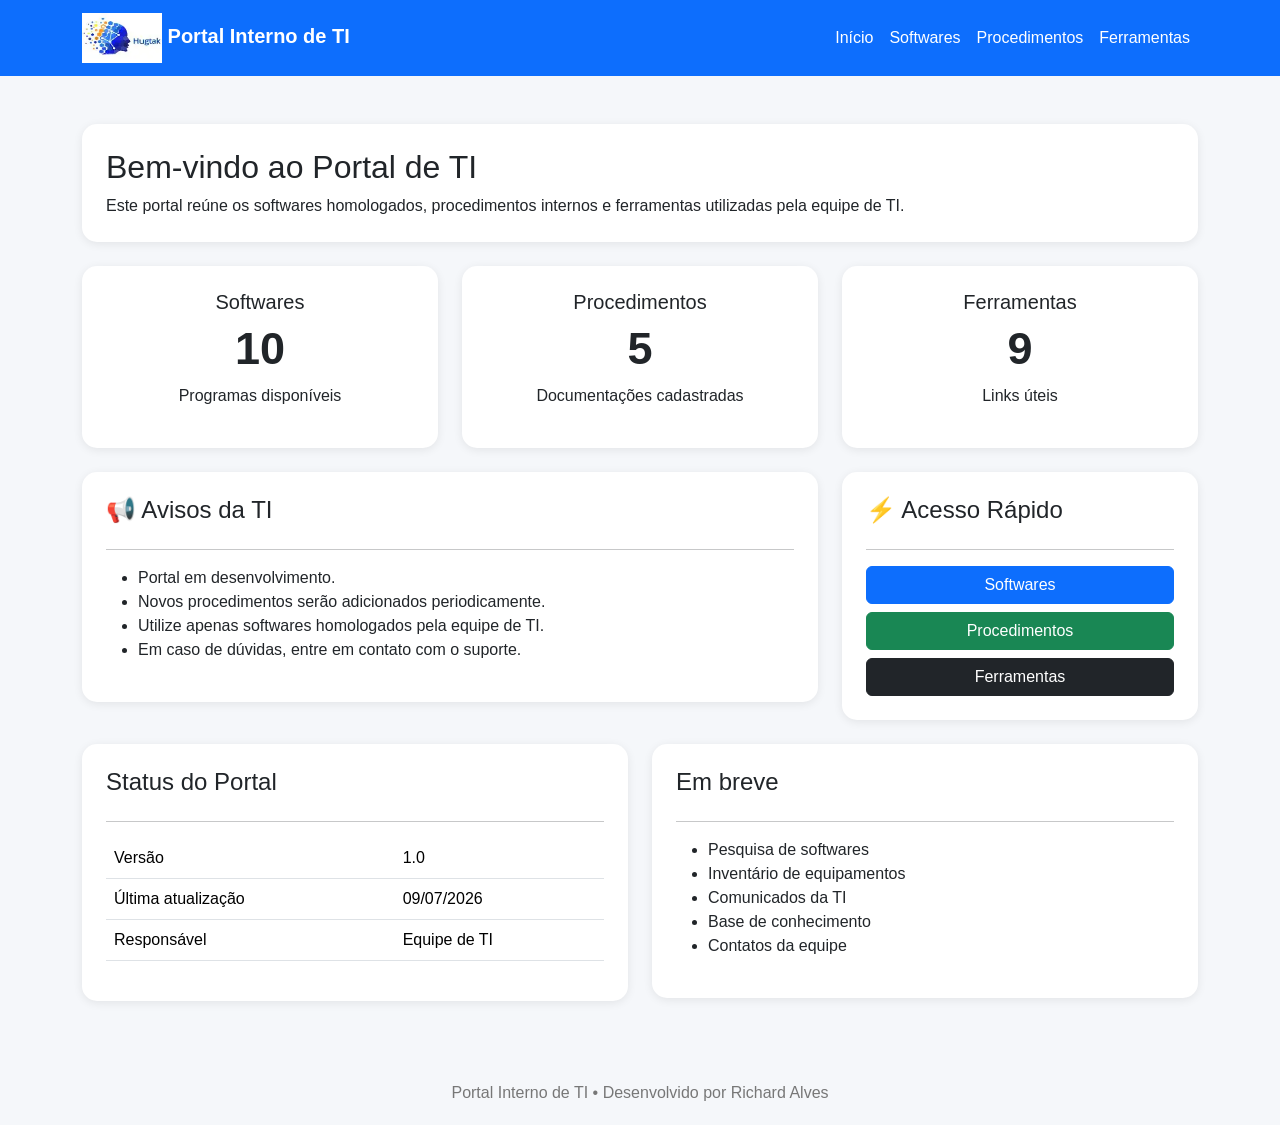
==== portalti-main/index.html @ 019598f6 "Primeiro commit" ====
<!DOCTYPE html>
<html lang="pt-BR">

<head>
    <meta charset="UTF-8">
    <meta name="viewport" content="width=device-width, initial-scale=1.0">

    <title>Portal Interno de TI</title>

    <link href="https://cdn.jsdelivr.net/npm/bootstrap@5.3.3/dist/css/bootstrap.min.css" rel="stylesheet">
    <link rel="stylesheet" href="css/style.css">

</head>

<body>

    <!--BARRA DE PESQUISA DE PAGINAS-->

    <nav class="navbar navbar-expand-lg">

        <div class="container">

            <a class="navbar-brand fw-bold" href="#">
                <img src="logo/logohgtk.webp" alt="Logo da empresa" height="50" width="80">
                Portal Interno de TI
            </a>

            <button class="navbar-toggler bg-light" data-bs-toggle="collapse" data-bs-target="#menu">

                <span class="navbar-toggler-icon"></span>

            </button>

            <div class="collapse navbar-collapse" id="menu">

                <ul class="navbar-nav ms-auto">

                    <li class="nav-item">
                        <a class="nav-link" href="index.html">Início</a>
                    </li>

                    <li class="nav-item">
                        <a class="nav-link" href="paginas/softwares.html">Softwares</a>
                    </li>

                    <li class="nav-item">
                        <a class="nav-link" href="paginas/procedimentos.html">Procedimentos</a>
                    </li>

                    <li class="nav-item">
                        <a class="nav-link" href="paginas/ferramentas.html">Ferramentas</a>
                    </li>

                </ul>

            </div>

        </div>

    </nav>
    <!--###########################################################-->

    <div class="container mt-5">

        <div class="card p-4 mb-4">

            <h2>Bem-vindo ao Portal de TI</h2>

            <p class="mb-0">

                Este portal reúne os softwares homologados, procedimentos internos e ferramentas utilizadas pela equipe
                de TI.

            </p>

        </div>

        <div class="row g-4">

            <div class="col-md-4">

                <div class="card text-center p-4">

                    <h5>Softwares</h5>

                    <h1>10</h1>

                    <p>Programas disponíveis</p>

                </div>

            </div>

            <div class="col-md-4">

                <div class="card text-center p-4">

                    <h5>Procedimentos</h5>

                    <h1>5</h1>

                    <p>Documentações cadastradas</p>

                </div>

            </div>

            <div class="col-md-4">

                <div class="card text-center p-4">

                    <h5>Ferramentas</h5>

                    <h1>9</h1>

                    <p>Links úteis</p>

                </div>

            </div>

        </div>

        <div class="row mt-4">

            <div class="col-lg-8">

                <div class="card p-4">

                    <h4>📢 Avisos da TI</h4>

                    <hr>

                    <ul>

                        <li>Portal em desenvolvimento.</li>

                        <li>Novos procedimentos serão adicionados periodicamente.</li>

                        <li>Utilize apenas softwares homologados pela equipe de TI.</li>

                        <li>Em caso de dúvidas, entre em contato com o suporte.</li>

                    </ul>

                </div>

            </div>

            <div class="col-lg-4">

                <div class="card p-4">

                    <h4>⚡ Acesso Rápido</h4>

                    <hr>

                    <div class="d-grid gap-2">

                        <a class="btn btn-primary" href="paginas/softwares.html">

                            Softwares

                        </a>

                        <a class="btn btn-success" href="paginas/procedimentos.html">

                            Procedimentos

                        </a>

                        <a class="btn btn-dark" href="paginas/ferramentas.html">

                            Ferramentas

                        </a>

                    </div>

                </div>

            </div>

        </div>

        <div class="row mt-4">

            <div class="col-lg-6">

                <div class="card p-4">

                    <h4>Status do Portal</h4>

                    <hr>

                    <table class="table">

                        <tr>

                            <td>Versão</td>

                            <td>1.0</td>

                        </tr>

                        <tr>

                            <td>Última atualização</td>

                            <td>09/07/2026</td>

                        </tr>

                        <tr>

                            <td>Responsável</td>

                            <td>Equipe de TI</td>

                        </tr>

                    </table>

                </div>

            </div>

            <div class="col-lg-6">

                <div class="card p-4">

                    <h4>Em breve</h4>

                    <hr>

                    <ul>

                        <li>Pesquisa de softwares</li>

                        <li>Inventário de equipamentos</li>

                        <li>Comunicados da TI</li>

                        <li>Base de conhecimento</li>

                        <li>Contatos da equipe</li>

                    </ul>

                </div>

            </div>

        </div>

    </div>

    <!--RODAPE-->
    <footer>

        Portal Interno de TI • Desenvolvido por Richard Alves

    </footer>
    <!--#############################################################-->

    <script src="https://cdn.jsdelivr.net/npm/bootstrap@5.3.3/dist/js/bootstrap.bundle.min.js"></script>

</body>

</html>
---- portalti-main/css/style.css ----
* {
    box-sizing: border-box;
}

body {
    margin: 0;
    background: #f5f7fa;
    font-family: Arial, Helvetica, sans-serif;
    color: #212529;
}

.navbar {
    background: #0d6efd;
}

.navbar-brand,
.nav-link,
.navbar-text {
    color: white !important;
}

.card {
    background: white;
    border: none;
    border-radius: 15px;
    box-shadow: 0 2px 10px rgba(0, 0, 0, 0.08);
}

.card h1 {
    font-size: 45px;
    font-weight: bold;
}

footer {
    margin-top: 60px;
    padding: 20px;
    text-align: center;
    color: #777;
}

.atalho {
    text-decoration: none;
}

.atalho .card {
    transition: 0.25s;
}

.atalho .card:hover {
    transform: translateY(-5px);
}

main {
    padding: 30px;
}

main h2 {
    color: #1e293b;
    margin-bottom: 25px;
    font-size: 28px;
}

.cards {
    display: grid;
    grid-template-columns: repeat(auto-fit, minmax(280px, 1fr));
    gap: 25px;
}

.cards .card {
    padding: 25px;
    border: 1px solid #e5e7eb;
    transition: 0.3s;
}

.cards .card:hover {
    transform: translateY(-5px);
    box-shadow: 0 12px 25px rgba(0, 0, 0, 0.15);
}

.cards .card h3 {
    color: #2563eb;
    font-size: 22px;
    margin-bottom: 15px;
}

.cards .card p {
    color: #475569;
    margin: 8px 0;
}

.cards .card button {
    margin-top: 15px;
    width: 100%;
    padding: 12px;
    border-radius: 8px;
    border: none;
    background: #2563eb;
    color: white;
    font-size: 15px;
    cursor: pointer;
    transition: 0.3s;
}

.cards .card button:hover {
    background: #004c99;
}

.icone {
    font-size: 40px;
    margin-bottom: 15px;
}

header {
    padding: 40px 20px 20px;
    text-align: center;
    background: linear-gradient(135deg, #eef4ff 0%, #f8fbff 100%);
}

header h1 {
    margin: 0 0 10px;
    color: #0d6efd;
    font-size: 2rem;
}

header p {
    margin: 0;
    color: #4b5563;
}

main {
    padding: 20px 20px 40px;
}

main .card {
    padding: 25px;
    margin: 0 auto;
}

.cards {
    margin-bottom: 20px;
}

.box {
    background: white;
    border: 1px solid #e5e7eb;
    border-radius: 15px;
    padding: 20px;
    box-shadow: 0 4px 12px rgba(0, 0, 0, 0.06);
}

.box h3 {
    color: #2563eb;
    margin-bottom: 10px;
}

.box p {
    color: #475569;
    margin-bottom: 10px;
}

.download {
    display: inline-block;
    margin-top: 8px;
    padding: 10px 16px;
    border-radius: 8px;
    background: #2563eb;
    color: white;
    text-decoration: none;
    font-weight: 600;
    transition: 0.3s;
}

.download:hover {
    background: #1d4ed8;
    color: white;
    text-decoration: none;
}
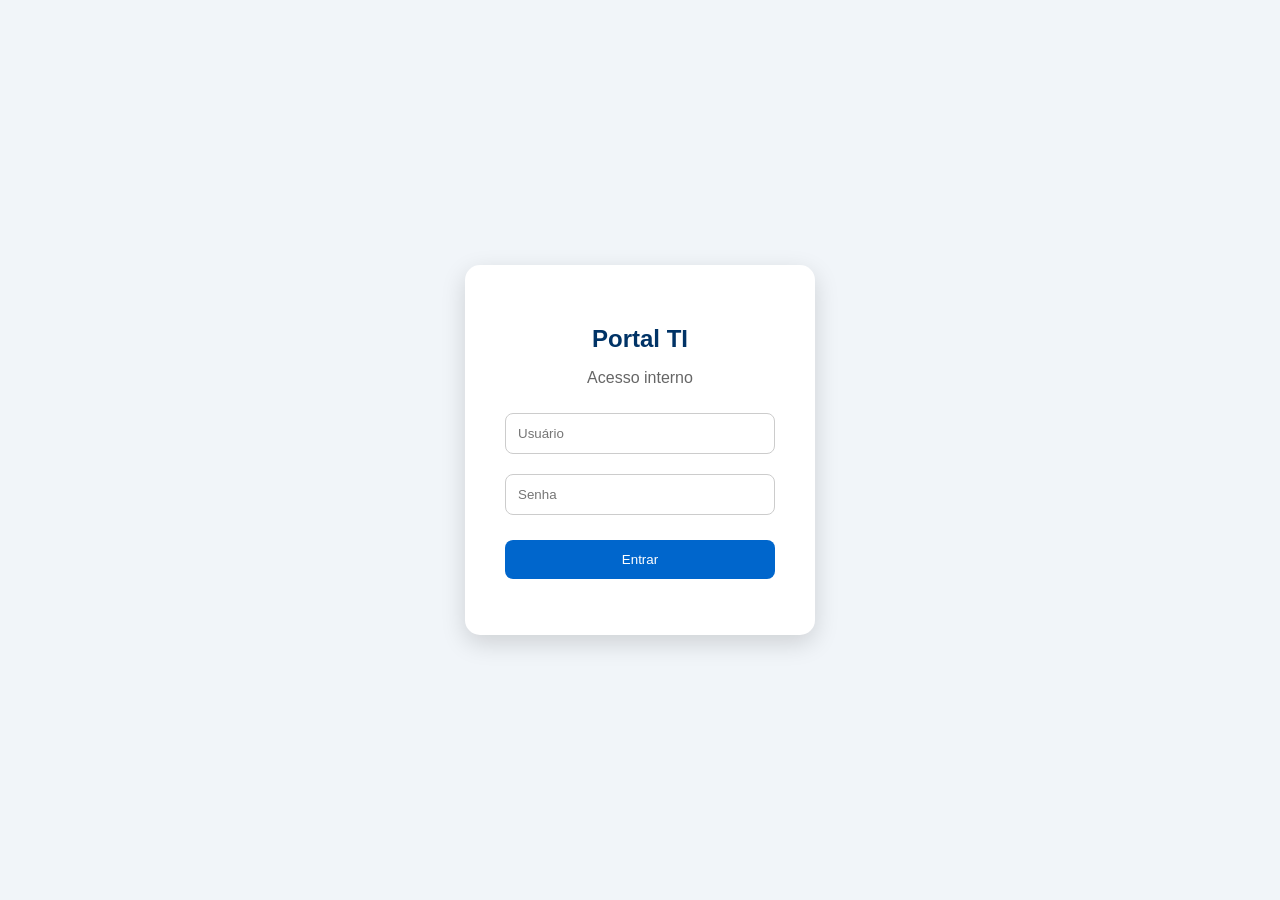
==== commit 7cd077a3: "Add login protection and restructure HTML layout" ====
--- a/portalti-main/index.html
+++ b/portalti-main/index.html
@@ -1,3 +1,4 @@
+```html
 <!DOCTYPE html>
 <html lang="pt-BR">
 
@@ -7,264 +8,200 @@
 
     <title>Portal Interno de TI</title>
 
+    <!-- PROTEÇÃO DE LOGIN -->
+    <script>
+
+        if(sessionStorage.getItem("logado") !== "sim"){
+
+            window.location.href = "login.html";
+
+        }
+
+    </script>
+
+
     <link href="https://cdn.jsdelivr.net/npm/bootstrap@5.3.3/dist/css/bootstrap.min.css" rel="stylesheet">
+
     <link rel="stylesheet" href="css/style.css">
 
 </head>
 
+
 <body>
 
-    <!--BARRA DE PESQUISA DE PAGINAS-->
-
-    <nav class="navbar navbar-expand-lg">
-
-        <div class="container">
-
-            <a class="navbar-brand fw-bold" href="#">
-                <img src="logo/logohgtk.webp" alt="Logo da empresa" height="50" width="80">
-                Portal Interno de TI
-            </a>
-
-            <button class="navbar-toggler bg-light" data-bs-toggle="collapse" data-bs-target="#menu">
-
-                <span class="navbar-toggler-icon"></span>
-
-            </button>
-
-            <div class="collapse navbar-collapse" id="menu">
-
-                <ul class="navbar-nav ms-auto">
-
-                    <li class="nav-item">
-                        <a class="nav-link" href="index.html">Início</a>
-                    </li>
-
-                    <li class="nav-item">
-                        <a class="nav-link" href="paginas/softwares.html">Softwares</a>
-                    </li>
-
-                    <li class="nav-item">
-                        <a class="nav-link" href="paginas/procedimentos.html">Procedimentos</a>
-                    </li>
-
-                    <li class="nav-item">
-                        <a class="nav-link" href="paginas/ferramentas.html">Ferramentas</a>
-                    </li>
-
-                </ul>
+
+<nav class="navbar navbar-expand-lg">
+
+    <div class="container">
+
+        <a class="navbar-brand fw-bold" href="#">
+            <img src="logo/logohgtk.webp" alt="Logo da empresa" height="50" width="80">
+            Portal Interno de TI
+        </a>
+
+
+        <button class="navbar-toggler bg-light" data-bs-toggle="collapse" data-bs-target="#menu">
+
+            <span class="navbar-toggler-icon"></span>
+
+        </button>
+
+
+        <div class="collapse navbar-collapse" id="menu">
+
+
+            <ul class="navbar-nav ms-auto">
+
+
+                <li class="nav-item">
+                    <a class="nav-link" href="index.html">
+                        Início
+                    </a>
+                </li>
+
+
+                <li class="nav-item">
+                    <a class="nav-link" href="paginas/softwares.html">
+                        Softwares
+                    </a>
+                </li>
+
+
+                <li class="nav-item">
+                    <a class="nav-link" href="paginas/procedimentos.html">
+                        Procedimentos
+                    </a>
+                </li>
+
+
+                <li class="nav-item">
+                    <a class="nav-link" href="paginas/ferramentas.html">
+                        Ferramentas
+                    </a>
+                </li>
+
+
+                <!-- BOTÃO SAIR -->
+                <li class="nav-item">
+
+                    <a class="nav-link text-danger" href="#" onclick="sair()">
+                        Sair
+                    </a>
+
+                </li>
+
+
+            </ul>
+
+
+        </div>
+
+
+    </div>
+
+
+</nav>
+
+
+
+<div class="container mt-5">
+
+
+    <div class="card p-4 mb-4">
+
+
+        <h2>Bem-vindo ao Portal de TI</h2>
+
+
+        <p class="mb-0">
+
+            Este portal reúne os softwares homologados, procedimentos internos e ferramentas utilizadas pela equipe
+            de TI.
+
+        </p>
+
+
+    </div>
+
+
+
+    <div class="row g-4">
+
+
+        <div class="col-md-4">
+
+            <div class="card text-center p-4">
+
+                <h5>Softwares</h5>
+
+                <h1>10</h1>
+
+                <p>Programas disponíveis</p>
 
             </div>
 
         </div>
 
-    </nav>
-    <!--###########################################################-->
-
-    <div class="container mt-5">
-
-        <div class="card p-4 mb-4">
-
-            <h2>Bem-vindo ao Portal de TI</h2>
-
-            <p class="mb-0">
-
-                Este portal reúne os softwares homologados, procedimentos internos e ferramentas utilizadas pela equipe
-                de TI.
-
-            </p>
-
-        </div>
-
-        <div class="row g-4">
-
-            <div class="col-md-4">
-
-                <div class="card text-center p-4">
-
-                    <h5>Softwares</h5>
-
-                    <h1>10</h1>
-
-                    <p>Programas disponíveis</p>
-
-                </div>
+
+
+        <div class="col-md-4">
+
+            <div class="card text-center p-4">
+
+                <h5>Procedimentos</h5>
+
+                <h1>5</h1>
+
+                <p>Documentações cadastradas</p>
 
             </div>
 
-            <div class="col-md-4">
-
-                <div class="card text-center p-4">
-
-                    <h5>Procedimentos</h5>
-
-                    <h1>5</h1>
-
-                    <p>Documentações cadastradas</p>
-
-                </div>
+        </div>
+
+
+
+        <div class="col-md-4">
+
+            <div class="card text-center p-4">
+
+                <h5>Ferramentas</h5>
+
+                <h1>9</h1>
+
+                <p>Links úteis</p>
 
             </div>
 
-            <div class="col-md-4">
-
-                <div class="card text-center p-4">
-
-                    <h5>Ferramentas</h5>
-
-                    <h1>9</h1>
-
-                    <p>Links úteis</p>
-
-                </div>
-
-            </div>
-
-        </div>
-
-        <div class="row mt-4">
-
-            <div class="col-lg-8">
-
-                <div class="card p-4">
-
-                    <h4>📢 Avisos da TI</h4>
-
-                    <hr>
-
-                    <ul>
-
-                        <li>Portal em desenvolvimento.</li>
-
-                        <li>Novos procedimentos serão adicionados periodicamente.</li>
-
-                        <li>Utilize apenas softwares homologados pela equipe de TI.</li>
-
-                        <li>Em caso de dúvidas, entre em contato com o suporte.</li>
-
-                    </ul>
-
-                </div>
-
-            </div>
-
-            <div class="col-lg-4">
-
-                <div class="card p-4">
-
-                    <h4>⚡ Acesso Rápido</h4>
-
-                    <hr>
-
-                    <div class="d-grid gap-2">
-
-                        <a class="btn btn-primary" href="paginas/softwares.html">
-
-                            Softwares
-
-                        </a>
-
-                        <a class="btn btn-success" href="paginas/procedimentos.html">
-
-                            Procedimentos
-
-                        </a>
-
-                        <a class="btn btn-dark" href="paginas/ferramentas.html">
-
-                            Ferramentas
-
-                        </a>
-
-                    </div>
-
-                </div>
-
-            </div>
-
-        </div>
-
-        <div class="row mt-4">
-
-            <div class="col-lg-6">
-
-                <div class="card p-4">
-
-                    <h4>Status do Portal</h4>
-
-                    <hr>
-
-                    <table class="table">
-
-                        <tr>
-
-                            <td>Versão</td>
-
-                            <td>1.0</td>
-
-                        </tr>
-
-                        <tr>
-
-                            <td>Última atualização</td>
-
-                            <td>09/07/2026</td>
-
-                        </tr>
-
-                        <tr>
-
-                            <td>Responsável</td>
-
-                            <td>Equipe de TI</td>
-
-                        </tr>
-
-                    </table>
-
-                </div>
-
-            </div>
-
-            <div class="col-lg-6">
-
-                <div class="card p-4">
-
-                    <h4>Em breve</h4>
-
-                    <hr>
-
-                    <ul>
-
-                        <li>Pesquisa de softwares</li>
-
-                        <li>Inventário de equipamentos</li>
-
-                        <li>Comunicados da TI</li>
-
-                        <li>Base de conhecimento</li>
-
-                        <li>Contatos da equipe</li>
-
-                    </ul>
-
-                </div>
-
-            </div>
-
-        </div>
+        </div>
+
 
     </div>
 
-    <!--RODAPE-->
-    <footer>
-
-        Portal Interno de TI • Desenvolvido por Richard Alves
-
-    </footer>
-    <!--#############################################################-->
-
-    <script src="https://cdn.jsdelivr.net/npm/bootstrap@5.3.3/dist/js/bootstrap.bundle.min.js"></script>
+
+
+    <!-- O RESTANTE DO SEU INDEX PERMANECE IGUAL -->
+
+
+</div>
+
+
+
+<footer>
+
+    Portal Interno de TI • Desenvolvido por Richard Alves
+
+</footer>
+
+
+
+<script src="https://cdn.jsdelivr.net/npm/bootstrap@5.3.3/dist/js/bootstrap.bundle.min.js"></script>
+
+
+<!-- ARQUIVO DE LOGIN -->
+<script src="js/login.js"></script>
+
 
 </body>
 
-</html>+</html>
+```
--- a/portalti-main/css/style.css
+++ b/portalti-main/css/style.css
@@ -169,9 +169,85 @@
     font-weight: 600;
     transition: 0.3s;
 }
+/* TELA DE LOGIN */
+
+.login-body {
+
+    height: 100vh;
+    display: flex;
+    justify-content: center;
+    align-items: center;
+    background: #f1f5f9;
+
+}
+
+
+.login-container {
+
+    width: 350px;
+    background: white;
+    padding: 40px;
+    border-radius: 15px;
+    text-align: center;
+    box-shadow: 0px 8px 25px rgba(0,0,0,0.15);
+
+}
+
+
+.login-container h2 {
+
+    margin-bottom: 10px;
+    color: #003366;
+
+}
+
+
+.login-container p {
+
+    color: #666;
+
+}
+
+
+.login-container input {
+
+    width: 100%;
+    padding: 12px;
+    margin: 10px 0;
+
+    border: 1px solid #ccc;
+    border-radius: 8px;
+
+}
+
+
+.login-container button {
+
+    width: 100%;
+    padding: 12px;
+
+    margin-top: 15px;
+
+    background: #0066cc;
+    color: white;
+
+    border: none;
+    border-radius: 8px;
+
+    cursor: pointer;
+
+}
+
+
+.login-container button:hover {
+
+    background: #004c99;
+
+}
+
 
 .download:hover {
     background: #1d4ed8;
     color: white;
     text-decoration: none;
-}+}
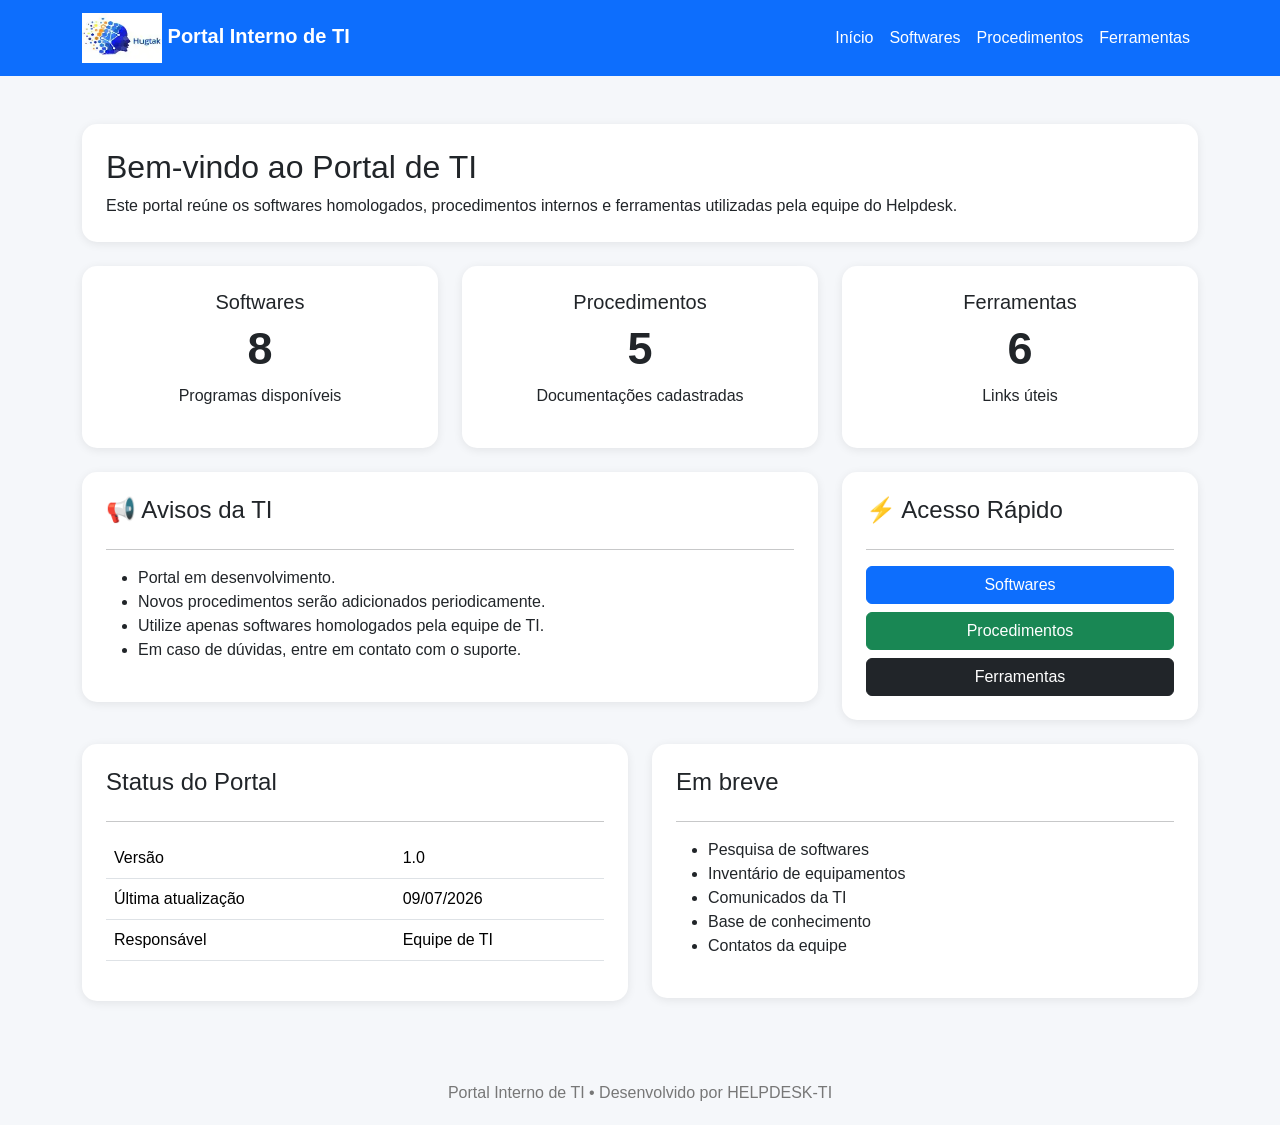
==== commit 99c72495: "." ====
--- a/portalti-main/index.html
+++ b/portalti-main/index.html
@@ -1,4 +1,3 @@
-```html
 <!DOCTYPE html>
 <html lang="pt-BR">
 
@@ -8,200 +7,264 @@
 
     <title>Portal Interno de TI</title>
 
-    <!-- PROTEÇÃO DE LOGIN -->
-    <script>
-
-        if(sessionStorage.getItem("logado") !== "sim"){
-
-            window.location.href = "login.html";
-
-        }
-
-    </script>
-
-
     <link href="https://cdn.jsdelivr.net/npm/bootstrap@5.3.3/dist/css/bootstrap.min.css" rel="stylesheet">
-
     <link rel="stylesheet" href="css/style.css">
 
 </head>
 
-
 <body>
 
-
-<nav class="navbar navbar-expand-lg">
-
-    <div class="container">
-
-        <a class="navbar-brand fw-bold" href="#">
-            <img src="logo/logohgtk.webp" alt="Logo da empresa" height="50" width="80">
-            Portal Interno de TI
-        </a>
-
-
-        <button class="navbar-toggler bg-light" data-bs-toggle="collapse" data-bs-target="#menu">
-
-            <span class="navbar-toggler-icon"></span>
-
-        </button>
-
-
-        <div class="collapse navbar-collapse" id="menu">
-
-
-            <ul class="navbar-nav ms-auto">
-
-
-                <li class="nav-item">
-                    <a class="nav-link" href="index.html">
-                        Início
-                    </a>
-                </li>
-
-
-                <li class="nav-item">
-                    <a class="nav-link" href="paginas/softwares.html">
-                        Softwares
-                    </a>
-                </li>
-
-
-                <li class="nav-item">
-                    <a class="nav-link" href="paginas/procedimentos.html">
-                        Procedimentos
-                    </a>
-                </li>
-
-
-                <li class="nav-item">
-                    <a class="nav-link" href="paginas/ferramentas.html">
-                        Ferramentas
-                    </a>
-                </li>
-
-
-                <!-- BOTÃO SAIR -->
-                <li class="nav-item">
-
-                    <a class="nav-link text-danger" href="#" onclick="sair()">
-                        Sair
-                    </a>
-
-                </li>
-
-
-            </ul>
-
-
-        </div>
-
+    <!--BARRA DE PESQUISA DE PAGINAS-->
+
+    <nav class="navbar navbar-expand-lg">
+
+        <div class="container">
+
+            <a class="navbar-brand fw-bold" href="#">
+                <img src="logo/logohgtk.webp" alt="Logo da empresa" height="50" width="80">
+                Portal Interno de TI
+            </a>
+
+            <button class="navbar-toggler bg-light" data-bs-toggle="collapse" data-bs-target="#menu">
+
+                <span class="navbar-toggler-icon"></span>
+
+            </button>
+
+            <div class="collapse navbar-collapse" id="menu">
+
+                <ul class="navbar-nav ms-auto">
+
+                    <li class="nav-item">
+                        <a class='nav-link' href='/'>Início</a>
+                    </li>
+
+                    <li class="nav-item">
+                        <a class='nav-link' href='/paginas/softwares'>Softwares</a>
+                    </li>
+
+                    <li class="nav-item">
+                        <a class='nav-link' href='/paginas/procedimentos'>Procedimentos</a>
+                    </li>
+
+                    <li class="nav-item">
+                        <a class='nav-link' href='/paginas/ferramentas'>Ferramentas</a>
+                    </li>
+
+                </ul>
+
+            </div>
+
+        </div>
+
+    </nav>
+    <!--###########################################################-->
+
+    <div class="container mt-5">
+
+        <div class="card p-4 mb-4">
+
+            <h2>Bem-vindo ao Portal de TI</h2>
+
+            <p class="mb-0">
+
+                Este portal reúne os softwares homologados, procedimentos internos e ferramentas utilizadas pela equipe
+                do Helpdesk.
+
+            </p>
+
+        </div>
+
+        <div class="row g-4">
+
+            <div class="col-md-4">
+
+                <div class="card text-center p-4">
+
+                    <h5>Softwares</h5>
+
+                    <h1>8</h1>
+
+                    <p>Programas disponíveis</p>
+
+                </div>
+
+            </div>
+
+            <div class="col-md-4">
+
+                <div class="card text-center p-4">
+
+                    <h5>Procedimentos</h5>
+
+                    <h1>5</h1>
+
+                    <p>Documentações cadastradas</p>
+
+                </div>
+
+            </div>
+
+            <div class="col-md-4">
+
+                <div class="card text-center p-4">
+
+                    <h5>Ferramentas</h5>
+
+                    <h1>6</h1>
+
+                    <p>Links úteis</p>
+
+                </div>
+
+            </div>
+
+        </div>
+
+        <div class="row mt-4">
+
+            <div class="col-lg-8">
+
+                <div class="card p-4">
+
+                    <h4>📢 Avisos da TI</h4>
+
+                    <hr>
+
+                    <ul>
+
+                        <li>Portal em desenvolvimento.</li>
+
+                        <li>Novos procedimentos serão adicionados periodicamente.</li>
+
+                        <li>Utilize apenas softwares homologados pela equipe de TI.</li>
+
+                        <li>Em caso de dúvidas, entre em contato com o suporte.</li>
+
+                    </ul>
+
+                </div>
+
+            </div>
+
+            <div class="col-lg-4">
+
+                <div class="card p-4">
+
+                    <h4>⚡ Acesso Rápido</h4>
+
+                    <hr>
+
+                    <div class="d-grid gap-2">
+
+                        <a class='btn btn-primary' href='/paginas/softwares'>
+
+                            Softwares
+
+                        </a>
+
+                        <a class='btn btn-success' href='/paginas/procedimentos'>
+
+                            Procedimentos
+
+                        </a>
+
+                        <a class='btn btn-dark' href='/paginas/ferramentas'>
+
+                            Ferramentas
+
+                        </a>
+
+                    </div>
+
+                </div>
+
+            </div>
+
+        </div>
+
+        <div class="row mt-4">
+
+            <div class="col-lg-6">
+
+                <div class="card p-4">
+
+                    <h4>Status do Portal</h4>
+
+                    <hr>
+
+                    <table class="table">
+
+                        <tr>
+
+                            <td>Versão</td>
+
+                            <td>1.0</td>
+
+                        </tr>
+
+                        <tr>
+
+                            <td>Última atualização</td>
+
+                            <td>09/07/2026</td>
+
+                        </tr>
+
+                        <tr>
+
+                            <td>Responsável</td>
+
+                            <td>Equipe de TI</td>
+
+                        </tr>
+
+                    </table>
+
+                </div>
+
+            </div>
+
+            <div class="col-lg-6">
+
+                <div class="card p-4">
+
+                    <h4>Em breve</h4>
+
+                    <hr>
+
+                    <ul>
+
+                        <li>Pesquisa de softwares</li>
+
+                        <li>Inventário de equipamentos</li>
+
+                        <li>Comunicados da TI</li>
+
+                        <li>Base de conhecimento</li>
+
+                        <li>Contatos da equipe</li>
+
+                    </ul>
+
+                </div>
+
+            </div>
+
+        </div>
 
     </div>
 
-
-</nav>
-
-
-
-<div class="container mt-5">
-
-
-    <div class="card p-4 mb-4">
-
-
-        <h2>Bem-vindo ao Portal de TI</h2>
-
-
-        <p class="mb-0">
-
-            Este portal reúne os softwares homologados, procedimentos internos e ferramentas utilizadas pela equipe
-            de TI.
-
-        </p>
-
-
-    </div>
-
-
-
-    <div class="row g-4">
-
-
-        <div class="col-md-4">
-
-            <div class="card text-center p-4">
-
-                <h5>Softwares</h5>
-
-                <h1>10</h1>
-
-                <p>Programas disponíveis</p>
-
-            </div>
-
-        </div>
-
-
-
-        <div class="col-md-4">
-
-            <div class="card text-center p-4">
-
-                <h5>Procedimentos</h5>
-
-                <h1>5</h1>
-
-                <p>Documentações cadastradas</p>
-
-            </div>
-
-        </div>
-
-
-
-        <div class="col-md-4">
-
-            <div class="card text-center p-4">
-
-                <h5>Ferramentas</h5>
-
-                <h1>9</h1>
-
-                <p>Links úteis</p>
-
-            </div>
-
-        </div>
-
-
-    </div>
-
-
-
-    <!-- O RESTANTE DO SEU INDEX PERMANECE IGUAL -->
-
-
-</div>
-
-
-
-<footer>
-
-    Portal Interno de TI • Desenvolvido por Richard Alves
-
-</footer>
-
-
-
-<script src="https://cdn.jsdelivr.net/npm/bootstrap@5.3.3/dist/js/bootstrap.bundle.min.js"></script>
-
-
-<!-- ARQUIVO DE LOGIN -->
-<script src="js/login.js"></script>
-
+    <!--RODAPE-->
+    <footer>
+
+        Portal Interno de TI • Desenvolvido por HELPDESK-TI
+
+    </footer>
+    <!--#############################################################-->
+
+    <script src="https://cdn.jsdelivr.net/npm/bootstrap@5.3.3/dist/js/bootstrap.bundle.min.js"></script>
 
 </body>
 
-</html>
-```
+</html>
--- a/portalti-main/css/style.css
+++ b/portalti-main/css/style.css
@@ -171,83 +171,181 @@
 }
 /* TELA DE LOGIN */
 
-.login-body {
-
-    height: 100vh;
-    display: flex;
-    justify-content: center;
-    align-items: center;
-    background: #f1f5f9;
-
-}
-
-
-.login-container {
-
-    width: 350px;
-    background: white;
-    padding: 40px;
-    border-radius: 15px;
-    text-align: center;
-    box-shadow: 0px 8px 25px rgba(0,0,0,0.15);
-
-}
-
-
-.login-container h2 {
-
-    margin-bottom: 10px;
-    color: #003366;
-
-}
-
-
-.login-container p {
-
-    color: #666;
-
-}
-
-
-.login-container input {
-
-    width: 100%;
-    padding: 12px;
-    margin: 10px 0;
-
-    border: 1px solid #ccc;
-    border-radius: 8px;
-
-}
-
-
-.login-container button {
-
-    width: 100%;
-    padding: 12px;
-
-    margin-top: 15px;
-
-    background: #0066cc;
-    color: white;
-
-    border: none;
-    border-radius: 8px;
-
-    cursor: pointer;
-
-}
-
-
-.login-container button:hover {
-
-    background: #004c99;
-
-}
-
-
-.download:hover {
-    background: #1d4ed8;
-    color: white;
-    text-decoration: none;
-}
+/* =====================================================
+   TELA DE LOGIN
+===================================================== */
+
+.login-body{
+
+    margin:0;
+    padding:0;
+
+    width:100%;
+    height:100vh;
+
+    display:flex;
+    justify-content:center;
+    align-items:center;
+
+    font-family:Arial, Helvetica, sans-serif;
+
+    background:linear-gradient(135deg,#0B1F3A,#1E3A8A,#2563EB);
+
+}
+
+
+/* Logo */
+
+.logo-topo{
+
+    position:fixed;
+
+    top:25px;
+    left:35px;
+
+    z-index:1000;
+
+}
+
+.logo-topo img{
+
+    width:190px;
+    height:auto;
+
+}
+
+
+/* Card */
+
+.login-container{
+
+    width:430px;
+
+    background:#ffffff;
+
+    border-radius:18px;
+
+    padding:45px;
+
+    box-shadow:0 20px 40px rgba(0,0,0,.25);
+
+    text-align:center;
+
+}
+
+
+/* Título */
+
+.login-container h1{
+
+    color:#0B1F3A;
+
+    margin-bottom:10px;
+
+    font-size:32px;
+
+}
+
+.subtitulo{
+
+    color:#64748B;
+
+    margin-bottom:30px;
+
+}
+
+
+/* Campos */
+
+.login-container input{
+
+    width:100%;
+
+    padding:14px;
+
+    margin-bottom:18px;
+
+    border:1px solid #CBD5E1;
+
+    border-radius:10px;
+
+    font-size:15px;
+
+    transition:.3s;
+
+}
+
+.login-container input:focus{
+
+    outline:none;
+
+    border-color:#2563EB;
+
+    box-shadow:0 0 8px rgba(37,99,235,.25);
+
+}
+
+
+/* Botão */
+
+.login-container button{
+
+    width:100%;
+
+    padding:14px;
+
+    border:none;
+
+    border-radius:10px;
+
+    background:#2563EB;
+
+    color:white;
+
+    font-size:16px;
+
+    font-weight:bold;
+
+    cursor:pointer;
+
+    transition:.3s;
+
+}
+
+.login-container button:hover{
+
+    background:#1D4ED8;
+
+    transform:translateY(-2px);
+
+}
+
+
+/* Mensagem */
+
+#mensagem{
+
+    margin-top:18px;
+
+    color:#DC2626;
+
+    font-weight:bold;
+
+}
+
+
+/* Rodapé */
+
+.login-footer{
+
+    position:fixed;
+
+    bottom:20px;
+
+    color:white;
+
+    font-size:14px;
+
+    opacity:.85;
+
+}
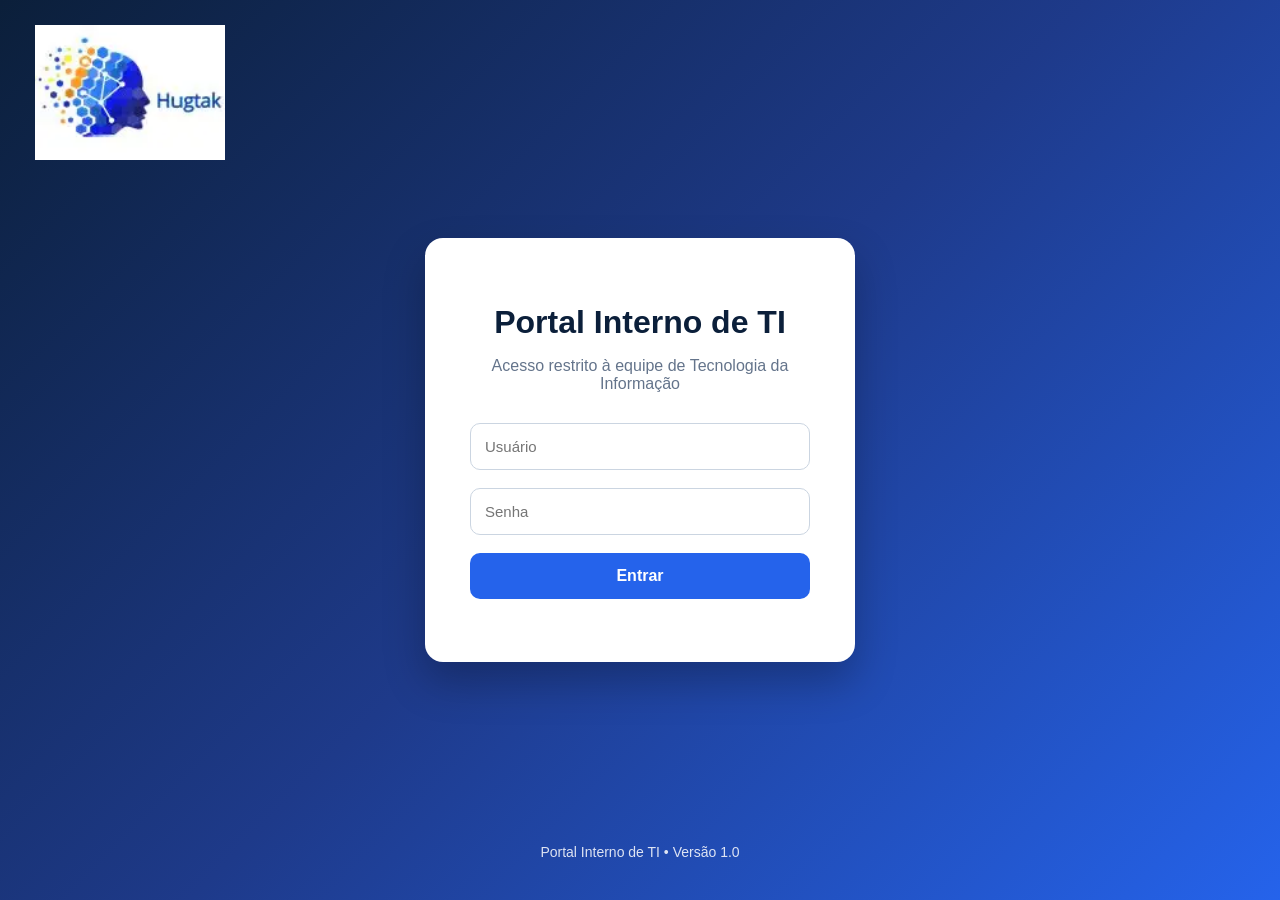
==== commit 8e79ac45: ".;" ====
--- a/portalti-main/index.html
+++ b/portalti-main/index.html
@@ -2,268 +2,57 @@
 <html lang="pt-BR">
 
 <head>
+
     <meta charset="UTF-8">
     <meta name="viewport" content="width=device-width, initial-scale=1.0">
 
     <title>Portal Interno de TI</title>
 
-    <link href="https://cdn.jsdelivr.net/npm/bootstrap@5.3.3/dist/css/bootstrap.min.css" rel="stylesheet">
     <link rel="stylesheet" href="css/style.css">
 
 </head>
 
-<body>
+<body class="login-body">
 
-    <!--BARRA DE PESQUISA DE PAGINAS-->
+    <!-- Logo -->
+    <div class="logo-topo">
+        <img src="logo/logohgtk.webp" alt="Logo Hugtak">
+    </div>
 
-    <nav class="navbar navbar-expand-lg">
+    <!-- Card Login -->
+    <div class="login-container">
 
-        <div class="container">
+        <h1>Portal Interno de TI</h1>
 
-            <a class="navbar-brand fw-bold" href="#">
-                <img src="logo/logohgtk.webp" alt="Logo da empresa" height="50" width="80">
-                Portal Interno de TI
-            </a>
+        <p class="subtitulo">
+            Acesso restrito à equipe de Tecnologia da Informação
+        </p>
 
-            <button class="navbar-toggler bg-light" data-bs-toggle="collapse" data-bs-target="#menu">
+        <input
+            type="text"
+            id="usuario"
+            placeholder="Usuário">
 
-                <span class="navbar-toggler-icon"></span>
+        <input
+            type="password"
+            id="senha"
+            placeholder="Senha">
 
-            </button>
+        <button onclick="login()">
+            Entrar
+        </button>
 
-            <div class="collapse navbar-collapse" id="menu">
-
-                <ul class="navbar-nav ms-auto">
-
-                    <li class="nav-item">
-                        <a class='nav-link' href='/'>Início</a>
-                    </li>
-
-                    <li class="nav-item">
-                        <a class='nav-link' href='/paginas/softwares'>Softwares</a>
-                    </li>
-
-                    <li class="nav-item">
-                        <a class='nav-link' href='/paginas/procedimentos'>Procedimentos</a>
-                    </li>
-
-                    <li class="nav-item">
-                        <a class='nav-link' href='/paginas/ferramentas'>Ferramentas</a>
-                    </li>
-
-                </ul>
-
-            </div>
-
-        </div>
-
-    </nav>
-    <!--###########################################################-->
-
-    <div class="container mt-5">
-
-        <div class="card p-4 mb-4">
-
-            <h2>Bem-vindo ao Portal de TI</h2>
-
-            <p class="mb-0">
-
-                Este portal reúne os softwares homologados, procedimentos internos e ferramentas utilizadas pela equipe
-                do Helpdesk.
-
-            </p>
-
-        </div>
-
-        <div class="row g-4">
-
-            <div class="col-md-4">
-
-                <div class="card text-center p-4">
-
-                    <h5>Softwares</h5>
-
-                    <h1>8</h1>
-
-                    <p>Programas disponíveis</p>
-
-                </div>
-
-            </div>
-
-            <div class="col-md-4">
-
-                <div class="card text-center p-4">
-
-                    <h5>Procedimentos</h5>
-
-                    <h1>5</h1>
-
-                    <p>Documentações cadastradas</p>
-
-                </div>
-
-            </div>
-
-            <div class="col-md-4">
-
-                <div class="card text-center p-4">
-
-                    <h5>Ferramentas</h5>
-
-                    <h1>6</h1>
-
-                    <p>Links úteis</p>
-
-                </div>
-
-            </div>
-
-        </div>
-
-        <div class="row mt-4">
-
-            <div class="col-lg-8">
-
-                <div class="card p-4">
-
-                    <h4>📢 Avisos da TI</h4>
-
-                    <hr>
-
-                    <ul>
-
-                        <li>Portal em desenvolvimento.</li>
-
-                        <li>Novos procedimentos serão adicionados periodicamente.</li>
-
-                        <li>Utilize apenas softwares homologados pela equipe de TI.</li>
-
-                        <li>Em caso de dúvidas, entre em contato com o suporte.</li>
-
-                    </ul>
-
-                </div>
-
-            </div>
-
-            <div class="col-lg-4">
-
-                <div class="card p-4">
-
-                    <h4>⚡ Acesso Rápido</h4>
-
-                    <hr>
-
-                    <div class="d-grid gap-2">
-
-                        <a class='btn btn-primary' href='/paginas/softwares'>
-
-                            Softwares
-
-                        </a>
-
-                        <a class='btn btn-success' href='/paginas/procedimentos'>
-
-                            Procedimentos
-
-                        </a>
-
-                        <a class='btn btn-dark' href='/paginas/ferramentas'>
-
-                            Ferramentas
-
-                        </a>
-
-                    </div>
-
-                </div>
-
-            </div>
-
-        </div>
-
-        <div class="row mt-4">
-
-            <div class="col-lg-6">
-
-                <div class="card p-4">
-
-                    <h4>Status do Portal</h4>
-
-                    <hr>
-
-                    <table class="table">
-
-                        <tr>
-
-                            <td>Versão</td>
-
-                            <td>1.0</td>
-
-                        </tr>
-
-                        <tr>
-
-                            <td>Última atualização</td>
-
-                            <td>09/07/2026</td>
-
-                        </tr>
-
-                        <tr>
-
-                            <td>Responsável</td>
-
-                            <td>Equipe de TI</td>
-
-                        </tr>
-
-                    </table>
-
-                </div>
-
-            </div>
-
-            <div class="col-lg-6">
-
-                <div class="card p-4">
-
-                    <h4>Em breve</h4>
-
-                    <hr>
-
-                    <ul>
-
-                        <li>Pesquisa de softwares</li>
-
-                        <li>Inventário de equipamentos</li>
-
-                        <li>Comunicados da TI</li>
-
-                        <li>Base de conhecimento</li>
-
-                        <li>Contatos da equipe</li>
-
-                    </ul>
-
-                </div>
-
-            </div>
-
-        </div>
+        <p id="mensagem"></p>
 
     </div>
 
-    <!--RODAPE-->
-    <footer>
+    <footer class="login-footer">
 
-        Portal Interno de TI • Desenvolvido por HELPDESK-TI
+        Portal Interno de TI • Versão 1.0
 
     </footer>
-    <!--#############################################################-->
 
-    <script src="https://cdn.jsdelivr.net/npm/bootstrap@5.3.3/dist/js/bootstrap.bundle.min.js"></script>
+    <script src="js/login.js"></script>
 
 </body>
 
